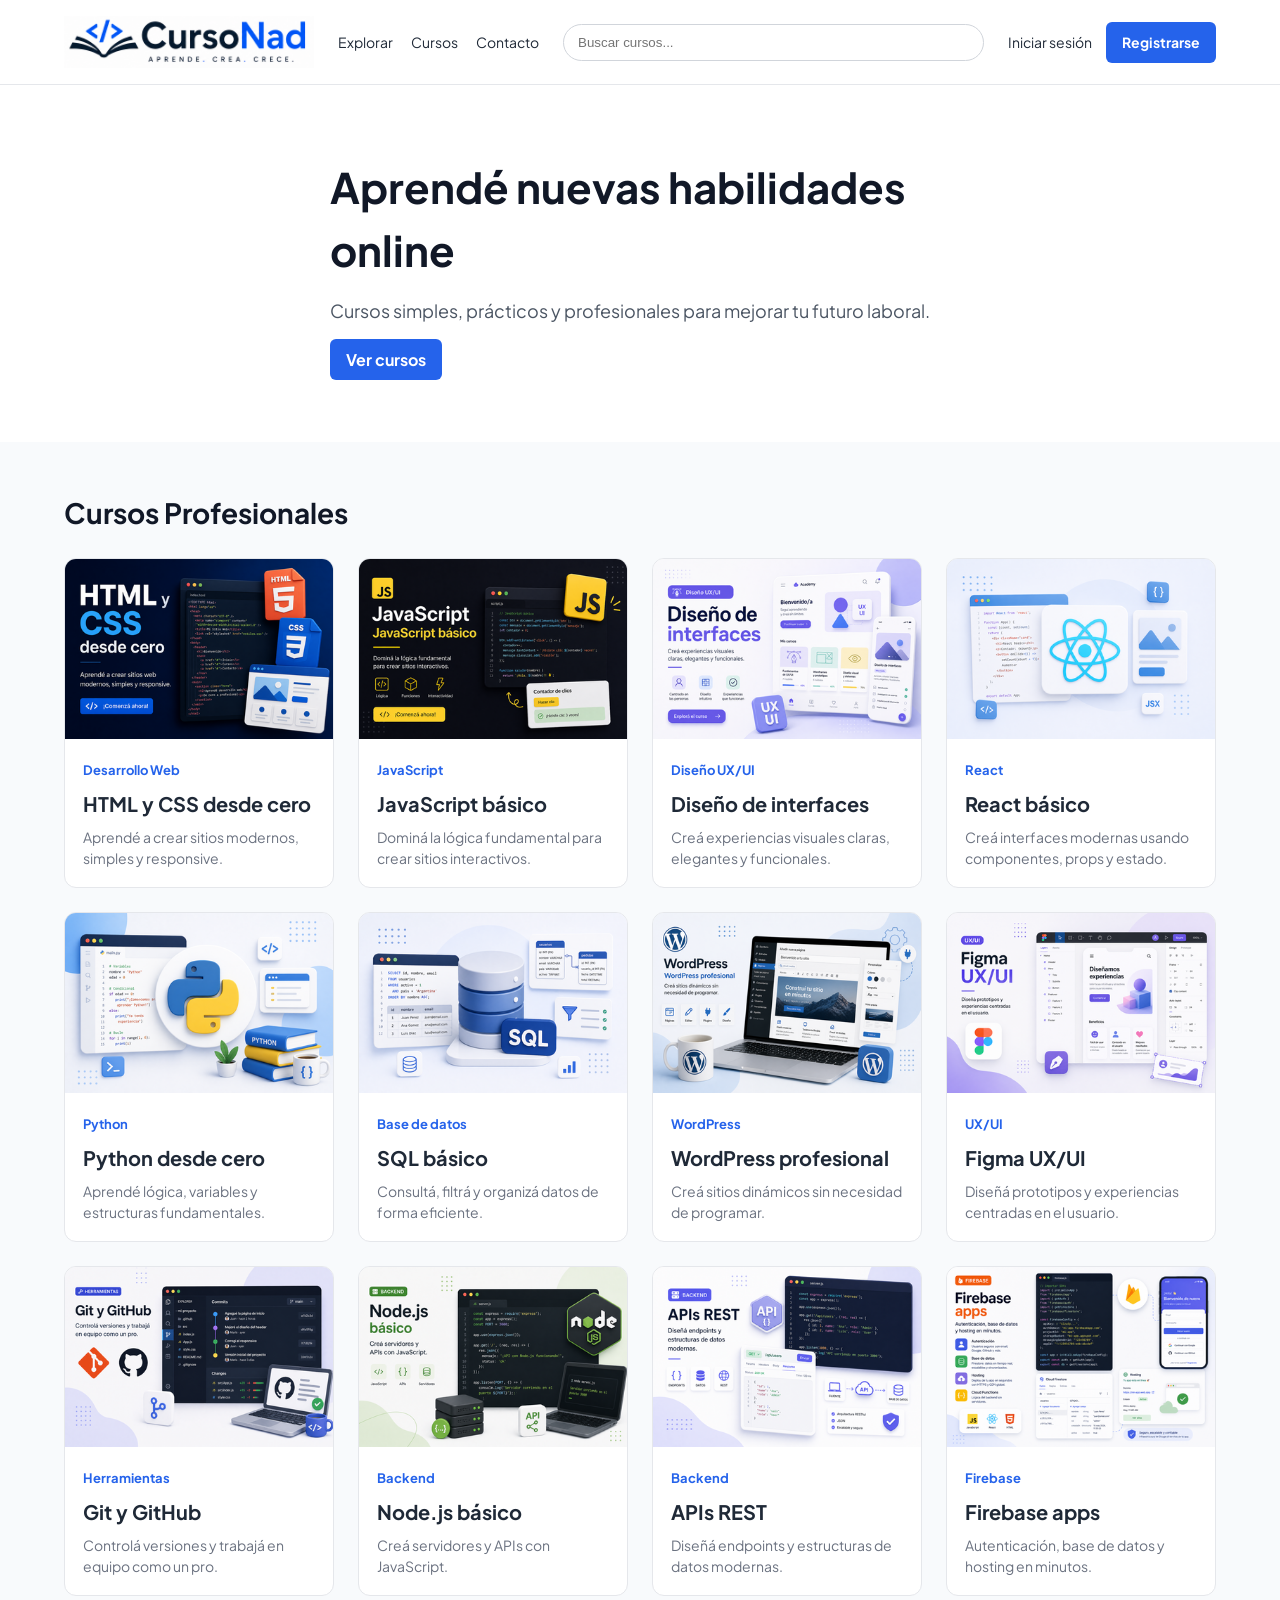
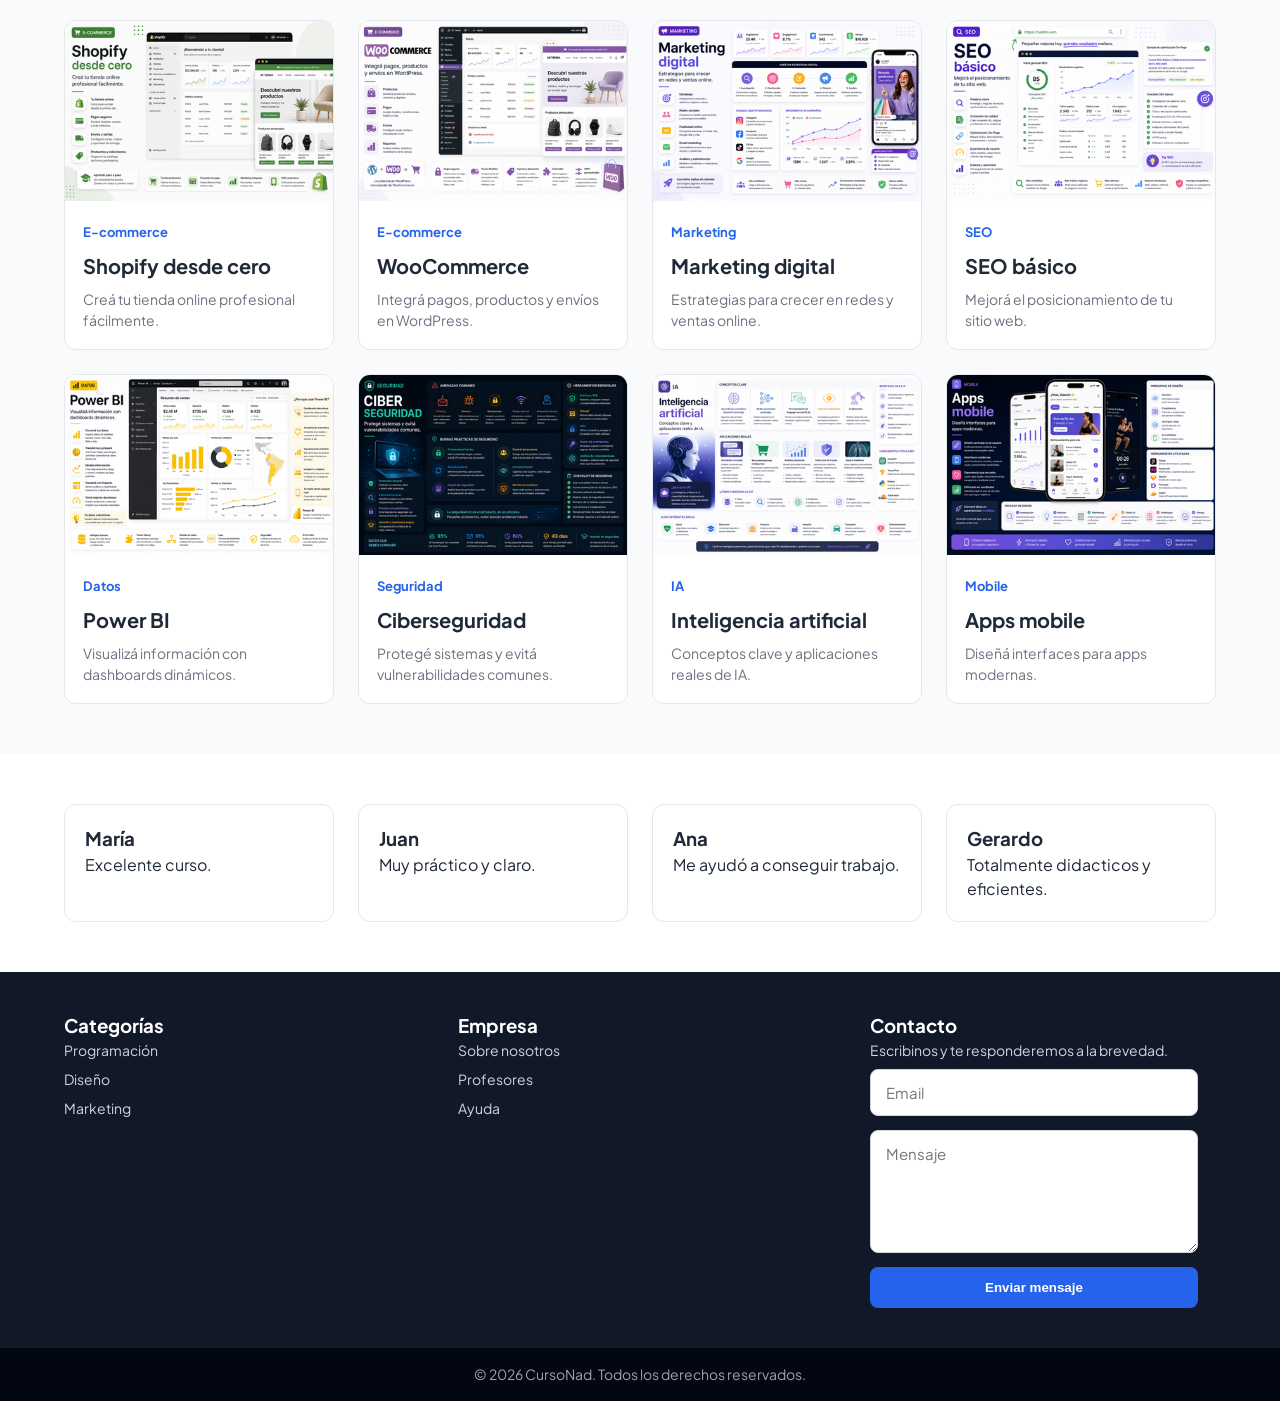
==== index.html @ 969c6630 "Subida inicial" ====
<!DOCTYPE html>
<html lang="es">
<head>
  <meta charset="UTF-8" />
  <meta name="viewport" content="width=device-width, initial-scale=1.0" />
  <link rel="stylesheet" href="style.css">
  <title>CursoNad</title>
</head>
<body>
<!-- SECTION HEADER --------------------------------------------------->
<!-- SECTION HEADER --------------------------------------------------->
<!-- SECTION HEADER --------------------------------------------------->
  <header class="menu">
    <div class="container menu-content">
<!-- LOGO --------------------------------------------------->
      <a href="#" class="logo">
        <img src="img/logo.png" alt="Logo CursoNad">
      </a>
<!-- MENU BIG ----------------------------------------------->
      <nav class="nav">
        <ul>
          <li><a href="#">Explorar</a></li>
          <li><a href="#cursoscards">Cursos</a></li>
          <li><a href="#contacto">Contacto</a></li>
        </ul>
      </nav>
<!-- BUSCADOR  ---------------------------------------------->
      <div class="search">
        <input type="text" placeholder="Buscar cursos..." />
      </div>
<!-- MENU LOG  ---------------------------------------------->
      <div class="login-menu">
        <a href="#">Iniciar sesión</a>
        <a href="#" class="btn">Registrarse</a>
    </div>
  </header>
<!-- SECTION MAIN  ---------------------------------------------------->
<!-- SECTION MAIN  ---------------------------------------------------->
<!-- SECTION MAIN  ---------------------------------------------------->
  <main>
  
<!-- SECTION HERO ------------------------------------------->
    <section class="hero">
      <div class="container hero-content">
        <h1>Aprendé nuevas habilidades online</h1>
        <p>
          Cursos simples, prácticos y profesionales para mejorar tu futuro laboral.
        </p>
        <a class="btn">Ver cursos</a>
      </div>
    </section>

<!-- SECTION PRODUCTS ---------------------------------------->
    <section class="products">
      <div class="container">

        <div class="section-title" id="cursoscards">
          <h2>Cursos Profesionales</h2>
        </div>

<!-- SECTION CARDS ------------------------------------------->
        <div class="cards">

<!-- ARTICLE CARD ------------------------------------------->
          <article class="card">
            <div class="card-img card-img-html"></div>
            <div class="card-body">
              <span>Desarrollo Web</span>
              <h3>HTML y CSS desde cero</h3>
              <p>Aprendé a crear sitios modernos, simples y responsive.</p>
            </div>
          </article>
<!-- ARTICLE CARD ------------------------------------------->
          <article class="card">
            <div class="card-img card-img-js"></div>
            <div class="card-body">
              <span>JavaScript</span>
              <h3>JavaScript básico</h3>
              <p>Dominá la lógica fundamental para crear sitios interactivos.</p>
            </div>
          </article>
<!-- ARTICLE CARD ------------------------------------------->
          <article class="card">
            <div class="card-img card-img-ux"></div>
            <div class="card-body">
              <span>Diseño UX/UI</span>
              <h3>Diseño de interfaces</h3>
              <p>Creá experiencias visuales claras, elegantes y funcionales.</p>
            </div>
          </article>
<!-- ARTICLE CARD ------------------------------------------->
          <article class="card">
            <div class="card-img card-img-react"></div>
            <div class="card-body">
              <span>React</span>
              <h3>React básico</h3>
              <p>Creá interfaces modernas usando componentes, props y estado.</p>
            </div>
          </article>
<!-- ARTICLE CARD ------------------------------------------->
          <article class="card">
            <div class="card-img card-img-python"></div>
            <div class="card-body">
              <span>Python</span>
              <h3>Python desde cero</h3>
              <p>Aprendé lógica, variables y estructuras fundamentales.</p>
            </div>
          </article>
<!-- ARTICLE CARD ------------------------------------------->
          <article class="card">
            <div class="card-img card-img-sql"></div>
            <div class="card-body">
              <span>Base de datos</span>
              <h3>SQL básico</h3>
              <p>Consultá, filtrá y organizá datos de forma eficiente.</p>
            </div>
          </article>
<!-- ARTICLE CARD ------------------------------------------->
          <article class="card">
            <div class="card-img card-img-wordpress"></div>
            <div class="card-body">
              <span>WordPress</span>
              <h3>WordPress profesional</h3>
              <p>Creá sitios dinámicos sin necesidad de programar.</p>
            </div>
          </article>
<!-- ARTICLE CARD ------------------------------------------->
          <article class="card">
            <div class="card-img card-img-figma"></div>
            <div class="card-body">
              <span>UX/UI</span>
              <h3>Figma UX/UI</h3>
              <p>Diseñá prototipos y experiencias centradas en el usuario.</p>
            </div>
          </article>
<!-- ARTICLE CARD ------------------------------------------->
          <article class="card">
            <div class="card-img card-img-git"></div>
            <div class="card-body">
              <span>Herramientas</span>
              <h3>Git y GitHub</h3>
              <p>Controlá versiones y trabajá en equipo como un pro.</p>
            </div>
          </article>
<!-- ARTICLE CARD ------------------------------------------->
          <article class="card">
            <div class="card-img card-img-node"></div>
            <div class="card-body">
              <span>Backend</span>
              <h3>Node.js básico</h3>
              <p>Creá servidores y APIs con JavaScript.</p>
            </div>
          </article>
<!-- ARTICLE CARD ------------------------------------------->
          <article class="card">
            <div class="card-img card-img-api"></div>
            <div class="card-body">
              <span>Backend</span>
              <h3>APIs REST</h3>
              <p>Diseñá endpoints y estructuras de datos modernas.</p>
            </div>
          </article>
<!-- ARTICLE CARD ------------------------------------------->
          <article class="card">
            <div class="card-img card-img-firebase"></div>
            <div class="card-body">
              <span>Firebase</span>
              <h3>Firebase apps</h3>
              <p>Autenticación, base de datos y hosting en minutos.</p>
            </div>
          </article>
<!-- ARTICLE CARD ------------------------------------------->
          <article class="card">
            <div class="card-img card-img-shopify"></div>
            <div class="card-body">
              <span>E-commerce</span>
              <h3>Shopify desde cero</h3>
              <p>Creá tu tienda online profesional fácilmente.</p>
            </div>
          </article>
<!-- ARTICLE CARD ------------------------------------------->
          <article class="card">
            <div class="card-img card-img-woo"></div>
            <div class="card-body">
              <span>E-commerce</span>
              <h3>WooCommerce</h3>
              <p>Integrá pagos, productos y envíos en WordPress.</p>
            </div>
          </article>
<!-- ARTICLE CARD ------------------------------------------->
          <article class="card">
            <div class="card-img card-img-marketing"></div>
            <div class="card-body">
              <span>Marketing</span>
              <h3>Marketing digital</h3>
              <p>Estrategias para crecer en redes y ventas online.</p>
            </div>
          </article>
<!-- ARTICLE CARD ------------------------------------------->
          <article class="card">
            <div class="card-img card-img-seo"></div>
            <div class="card-body">
              <span>SEO</span>
              <h3>SEO básico</h3>
              <p>Mejorá el posicionamiento de tu sitio web.</p>
            </div>
          </article>

<!-- ARTICLE CARD ------------------------------------------->
          <article class="card">
            <div class="card-img card-img-powerbi"></div>
            <div class="card-body">
              <span>Datos</span>
              <h3>Power BI</h3>
              <p>Visualizá información con dashboards dinámicos.</p>
            </div>
          </article>
<!-- ARTICLE CARD ------------------------------------------->
          <article class="card">
            <div class="card-img card-img-security"></div>
            <div class="card-body">
              <span>Seguridad</span>
              <h3>Ciberseguridad</h3>
              <p>Protegé sistemas y evitá vulnerabilidades comunes.</p>
            </div>
          </article>
<!-- ARTICLE CARD ------------------------------------------->
          <article class="card">
            <div class="card-img card-img-ai"></div>
            <div class="card-body">
              <span>IA</span>
              <h3>Inteligencia artificial</h3>
              <p>Conceptos clave y aplicaciones reales de IA.</p>
            </div>
          </article>
<!-- ARTICLE CARD ------------------------------------------->
          <article class="card">
            <div class="card-img card-img-mobile"></div>
            <div class="card-body">
              <span>Mobile</span>
              <h3>Apps mobile</h3>
              <p>Diseñá interfaces para apps modernas.</p>
            </div>
          </article>
        </div>
      </div>
    </section>

<!-- SECTION REVIEWS ----------------------------------------->
    <section class="reviews-section">
      <div class="reviews container">
<!-- ARTICLE REVIEW ------------------------------------------->
        <article class="review">
          <h3>María</h3>
          <p>Excelente curso.</p>
        </article>
<!-- ARTICLE REVIEW ------------------------------------------->
        <article class="review">
          <h3>Juan</h3>
          <p>Muy práctico y claro.</p>
        </article>
<!-- ARTICLE REVIEW ------------------------------------------->
        <article class="review">
          <h3>Ana</h3>
          <p>Me ayudó a conseguir trabajo.</p>
        </article>
<!-- ARTICLE REVIEW ------------------------------------------->
        <article class="review">
          <h3>Gerardo</h3>
          <p>Totalmente didacticos y eficientes.</p>
        </article>
      </div>
    </section>
  
  </main>
  <!-- SECTION FOOTER---------------------------------------------------->
  <!-- SECTION FOOTER---------------------------------------------------->
  <!-- SECTION FOOTER---------------------------------------------------->
  <footer>
    <section class="footer-info">
      <div class="container footer-grid">

        <div class="footer-categoria" >
          <h3>Categorías</h3>
          <a href="#">Programación</a>
          <a href="#">Diseño</a>
          <a href="#">Marketing</a>
        </div>

        <div class="footer-empresa" >
          <h3>Empresa</h3>
          <a href="#">Sobre nosotros</a>
          <a href="#">Profesores</a>
          <a href="#">Ayuda</a>
        </div>

        <div class="container contact-content"  id="contacto">
          <h3>Contacto</h3>
          <p>Escribinos y te responderemos a la brevedad.</p>

          <form class="contact-form" action="https://formspree.io/f/xjglpzze"  method="POST">
            <input type="email" name="email" placeholder="Email" required>
            <textarea name="message" placeholder="Mensaje" rows="5" required></textarea>
            <button type="submit">Enviar mensaje</button>
          </form>
        </div>

      </div>
    </section>
    <!-- SECTION FOOTER FINAL -->  
    <section class="footer-final">
      © 2026 CursoNad. Todos los derechos reservados.
    </section>
  </footer>
</body>
</html>
---- style.css ----
/*-----------------------------------------------------------------------------*/
/* GENERAL---------------------------------------------------------------------*/
/*-----------------------------------------------------------------------------*/
@import url('https://fonts.googleapis.com/css2?family=Plus+Jakarta+Sans:ital,wght@0,200..800;1,200..800&family=Roboto:ital,wght@0,100..900;1,100..900&display=swap');

* {
      box-sizing: border-box;
      margin: 0;
      padding: 0;
    }

    body {
      font-family: 'Plus Jakarta Sans', sans-serif;
      color: #1f2937;
      background: #f8fafc;
      line-height: 1.5;
    }

    a {
      text-decoration: none;
      color: inherit;
    }

    .container {
      width: 90%;
      max-width: 1180px;
      margin: auto;
    }

/*-----------------------------------------------------------------------------*/
/* MENU   ---------------------------------------------------------------------*/
/*-----------------------------------------------------------------------------*/
    .menu {
      background: white;
      border-bottom: 1px solid #e5e7eb;
      padding: 16px 0;
    }

    .menu-content {
      display: flex;
      align-items: center;
      gap: 24px;
    }

    .logo {
      display: flex;
      align-items: center;
      gap: 8px;
    }

    .logo img {
      width: 250px;
    }

    .nav ul {
      display: flex;
      gap: 18px;
      font-size: 14px;
      list-style: none;
    }

    .search {
      flex: 1;
    }

    .search input {
      width: 100%;
      padding: 10px 14px;
      border: 1px solid #d1d5db;
      border-radius: 999px;
      outline: none;
    }

    .login-menu {
      display: flex;
      gap: 14px;
      font-size: 14px;
      align-items: baseline;
    }

    .btn {
      background: #2563eb;
      color: white;
      padding: 10px 16px;
      border-radius: 6px;
      font-weight: bold;
    }

/*-----------------------------------------------------------------------------*/
/* HERO   ---------------------------------------------------------------------*/
/*-----------------------------------------------------------------------------*/
    .hero {
      background: white;
      padding: 70px 0;
    }

    .hero-content {
      max-width: 620px;
    }

    .hero h1 {
      font-size: 42px;
      margin-bottom: 16px;
      color: #111827;
    }

    .hero p {
      font-size: 18px;
      color: #4b5563;
      margin-bottom: 24px;
    }

/*-----------------------------------------------------------------------------*/
/* PRODUCTS / Cursos ----------------------------------------------------------*/
/*-----------------------------------------------------------------------------*/

    .products {
      padding: 50px 0;
    }

    .section-title {
      margin-bottom: 24px;
    }

    .section-title h2 {
      font-size: 28px;
      color: #111827;
    }

    /*CARDS  flex-wrap: wrap; automáticamente baja de fila */
    .cards {
      display: flex;
      flex-wrap: wrap;
      gap: 24px;
    }

    /* flex: 1 1 320px;  mínimo 250px / si sobra espacio crece*/ 
    .card {
      flex: 1 1 250px; 
      background: white;
      border: 1px solid #e5e7eb;
      border-radius: 12px;
      overflow: hidden;
      transition: 0.2s;
    }

    .card:hover {
      transform: translateY(-4px);
      box-shadow: 0 10px 25px rgba(0, 0, 0, 0.08);
    }

    .card-img {
      height: 180px;
      background-size: cover;

    }

    .card-img-html {background-image: url('img/html.png');}
    .card-img-js {background-image: url('img/js.png');}
    .card-img-ux {background-image: url('img/ux.png');}
    .card-img-react { background-image: url('img/react-basico.png'); }
    .card-img-python { background-image: url('img/python.png'); }
    .card-img-sql { background-image: url('img/sql.png'); }
    .card-img-wordpress { background-image: url('img/wordpress.png'); }
    .card-img-figma { background-image: url('img/figma.png'); }
    .card-img-git { background-image: url('img/git.png'); }
    .card-img-node { background-image: url('img/node.png'); }
    .card-img-api { background-image: url('img/api.png'); }
    .card-img-firebase { background-image: url('img/firebase.png'); }
    .card-img-shopify { background-image: url('img/shopify.png'); }
    .card-img-woo { background-image: url('img/woocommerce.png'); }
    .card-img-marketing { background-image: url('img/marketing.png'); }
    .card-img-seo { background-image: url('img/seo.png'); }
    .card-img-powerbi { background-image: url('img/powerbi.png'); }
    .card-img-security { background-image: url('img/security.png'); }
    .card-img-ai { background-image: url('img/ai.png'); }
    .card-img-mobile { background-image: url('img/mobile.png'); }

    .card-body {
      padding: 18px;
    }

    .card-body span {
      font-size: 13px;
      color: #2563eb;
      font-weight: bold;
    }

    .card-body h3 {
      margin: 8px 0;
      font-size: 20px;
    }

    .card-body p {
      color: #6b7280;
      font-size: 14px;
    }

/*-----------------------------------------------------------------------------*/
/* Reseñas       --------------------------------------------------------------*/
/*-----------------------------------------------------------------------------*/

.reviews-section {
  background: white;
  padding: 50px 0;
}

.reviews {
  display: grid;
  grid-template-columns: repeat(auto-fit, minmax(250px, 1fr));
  gap: 24px;
}

.review {
  background: white;
  padding: 20px;
  border-radius: 12px;
  border: 1px solid #e5e7eb;
}

/*-----------------------------------------------------------------------------*/
/* Contacto      --------------------------------------------------------------*/
/*-----------------------------------------------------------------------------*/
.contact {
  background: #ffffff;
  padding: 60px 0;
}

.contact-content {
  max-width: 650px;
  text-align: left;
}

.contact h2 {
  font-size: 30px;
  margin-bottom: 10px;
  color: #111827;
}

.contact p {
  color: #6b7280;
  margin-bottom: 28px;
}

.contact-form {
  display: grid;
  gap: 14px;
}

.contact-form input,
.contact-form textarea {
  width: 100%;
  padding: 13px 15px;
  border: 1px solid #d1d5db;
  border-radius: 8px;
  font-family: inherit;
  font-size: 15px;
  outline: none;
}

.contact-form input:focus,
.contact-form textarea:focus {
  border-color: #2563eb;
}

.contact-form button {
  border: none;
  background: #2563eb;
  color: white;
  padding: 13px 18px;
  border-radius: 8px;
  font-weight: bold;
  cursor: pointer;
}

.contact-form button:hover {
  background: #1d4ed8;
}
/*-----------------------------------------------------------------------------*/
/* Footer        --------------------------------------------------------------*/
/*-----------------------------------------------------------------------------*/
    .footer-info {
      background: #111827;
      color: white;
      padding: 40px 0;
    }

    .footer-grid {
      display: grid;
      grid-template-columns: repeat(3, 1fr);
      gap: 30px;
    }

    .footer-grid h4 {
      margin-bottom: 12px;
    }

    .footer-grid p,
    .footer-grid a {
      display: block;
      color: #d1d5db;
      font-size: 14px;
      margin-bottom: 8px;
    }

    .footer-final {
      background: #030712;
      color: #9ca3af;
      text-align: center;
      padding: 16px;
      font-size: 14px;
    }

/*-----------------------------------------------------------------------------*/
/* Responsivo    --------------------------------------------------------------*/
/*-----------------------------------------------------------------------------*/

    @media (max-width: 768px) {
      .menu-content {
        flex-direction: column;
        align-items: stretch;
      }

      .nav ul,
      .login-menu {
        justify-content: center;
      }


      .footer-grid {
        grid-template-columns: 1fr;

      }

      .hero h1 {
        font-size: 32px;
      }

      .contact-content {
        text-align: center;
      }

      .footer-empresa, .footer-categoria {
        display: none;
      }

    }
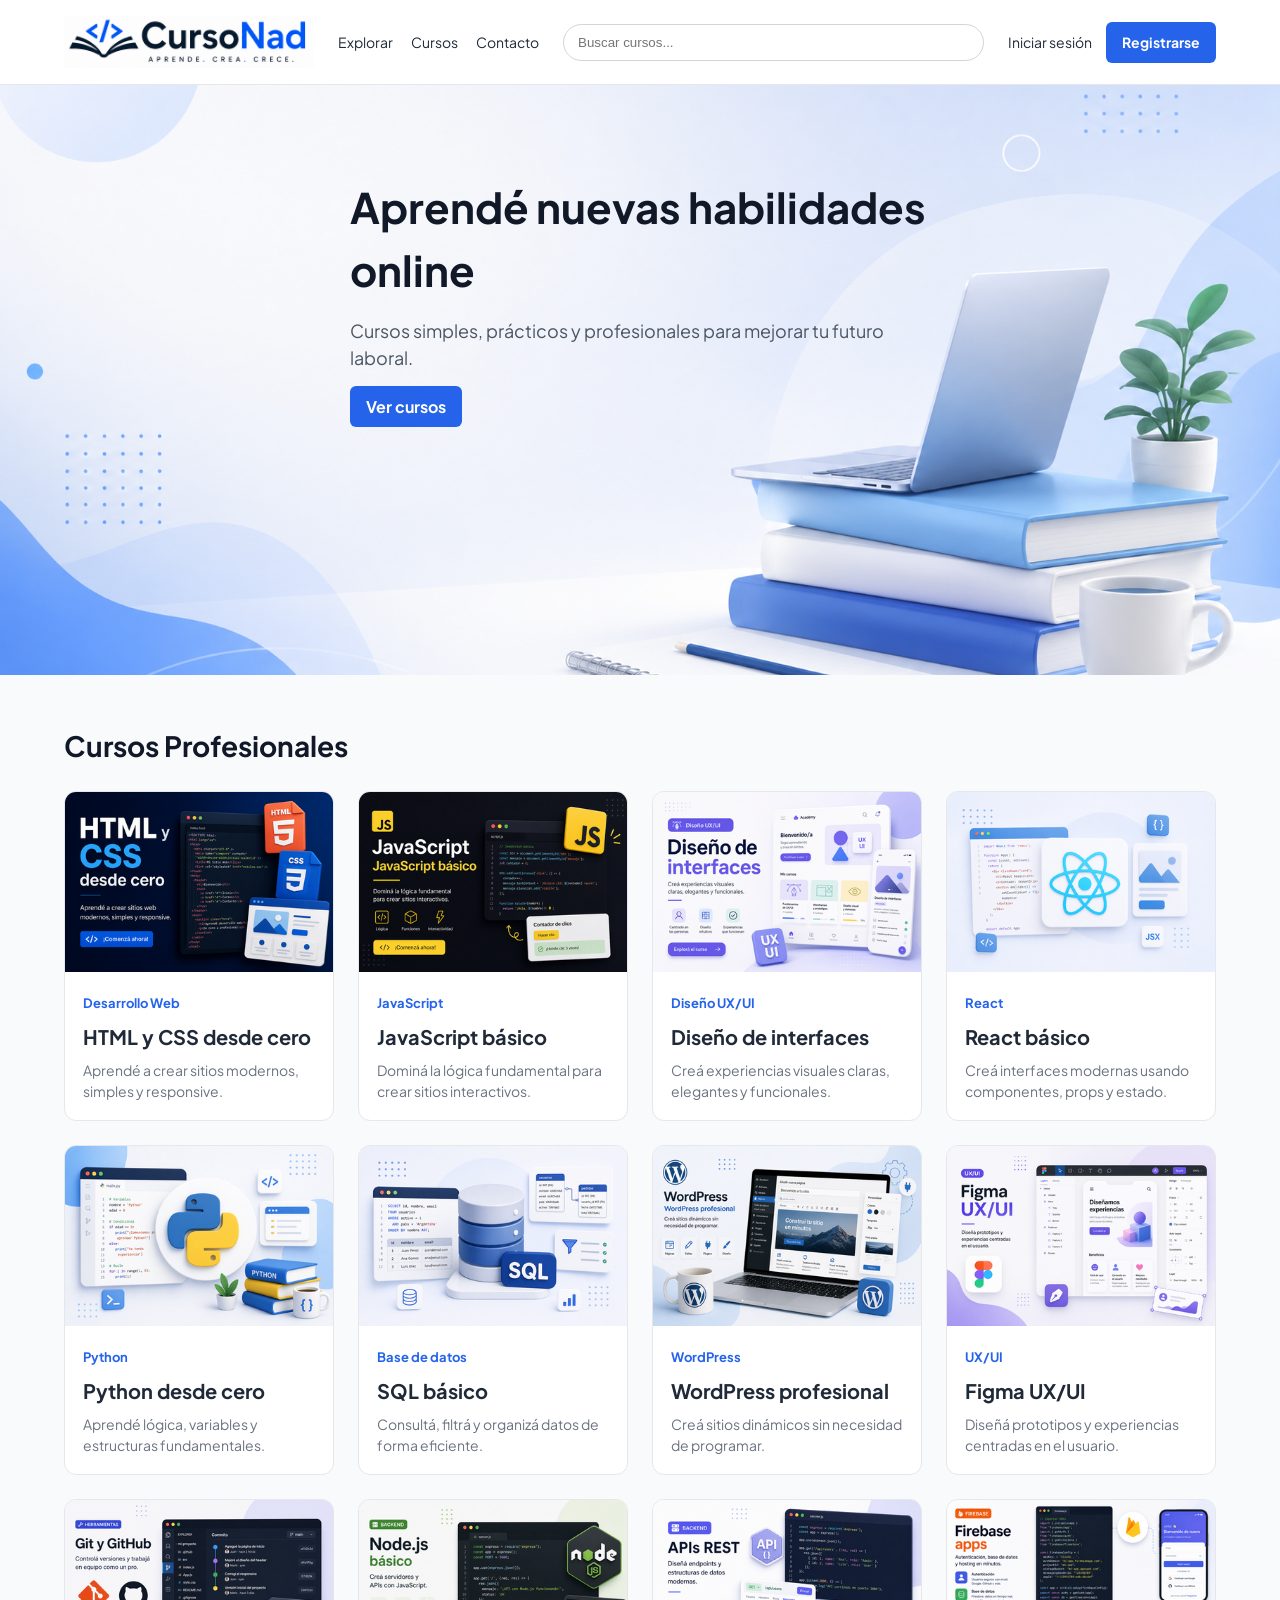
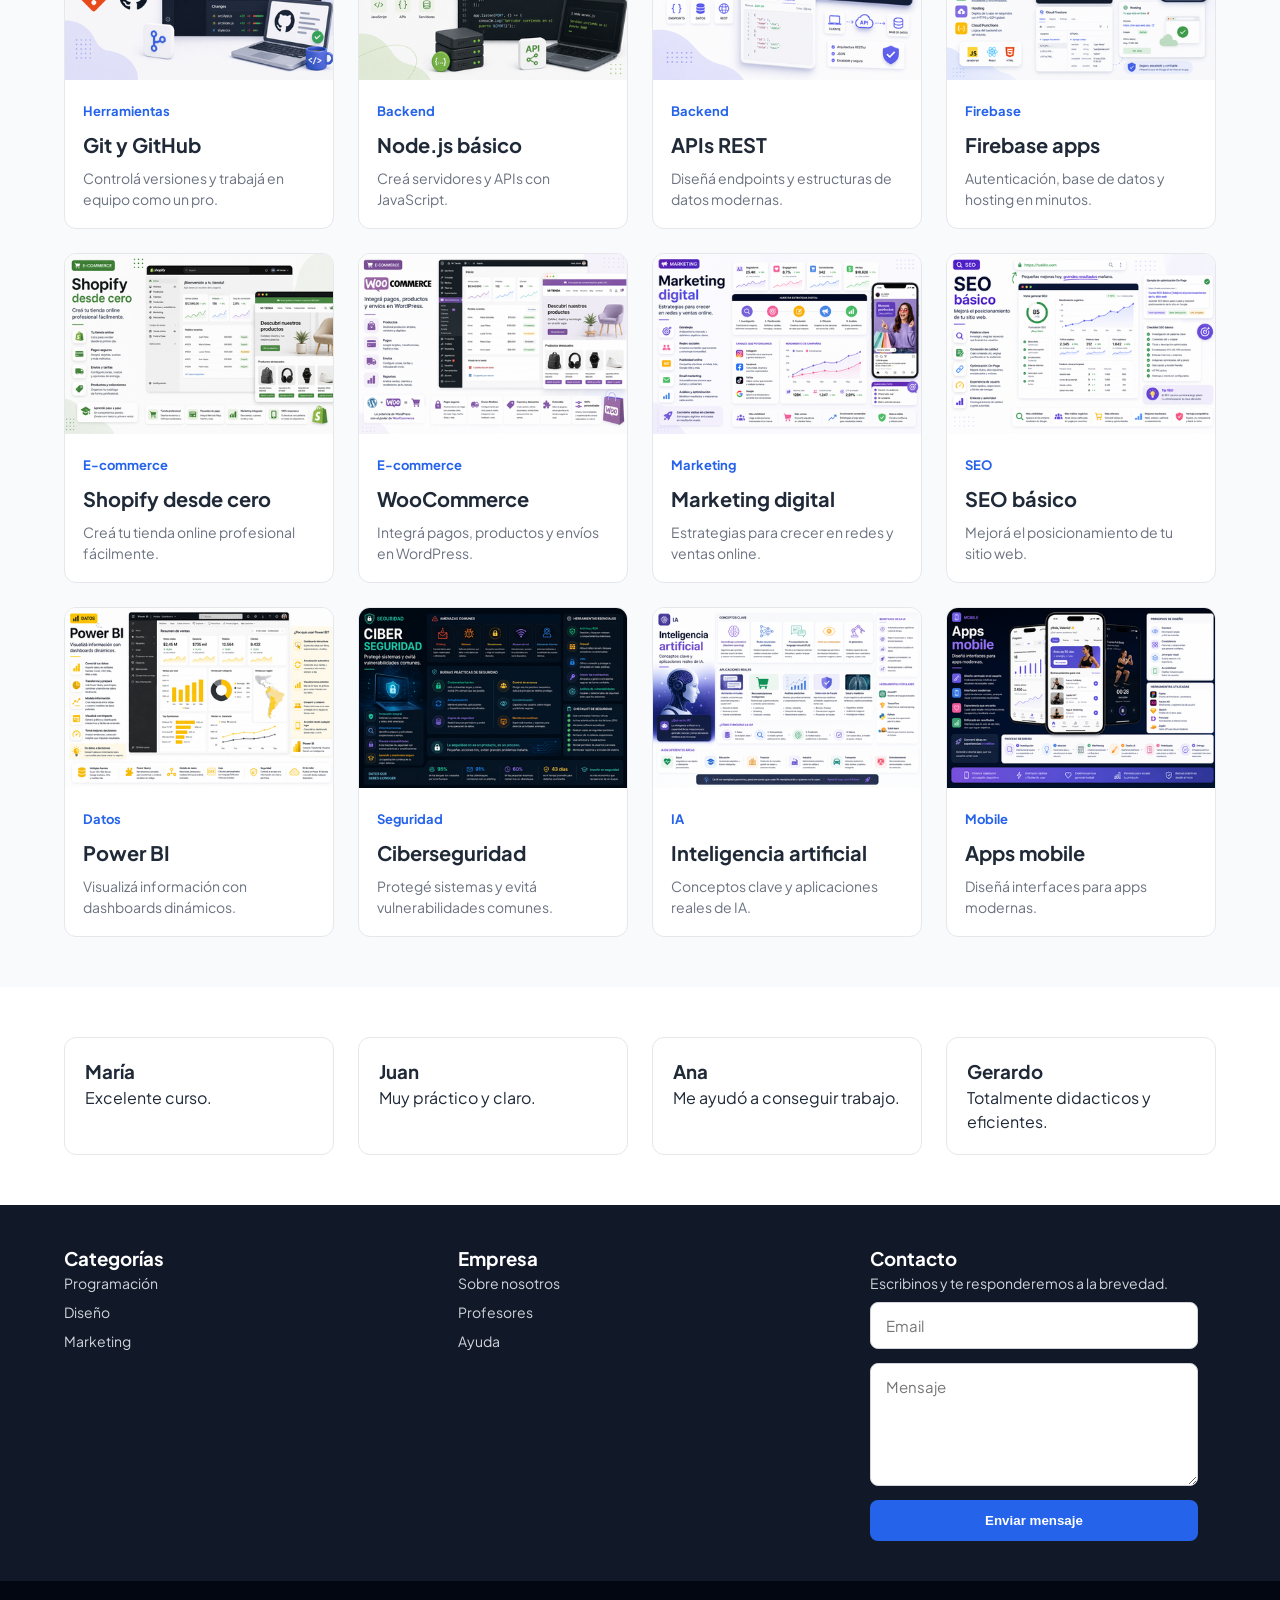
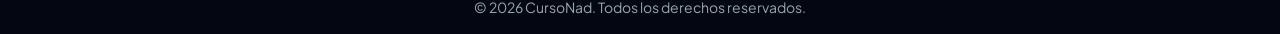
==== commit 1b2d0328: "Actualizo favicon, fondo y detalles test" ====
--- a/index.html
+++ b/index.html
@@ -5,6 +5,8 @@
   <meta name="viewport" content="width=device-width, initial-scale=1.0" />
   <link rel="stylesheet" href="style.css">
   <title>CursoNad</title>
+<!-- Agregado 17/05 12hs --------------------------------------------------->
+  <link rel="icon" href="img/favicon.png" type="image/png">
 </head>
 <body>
 <!-- SECTION HEADER --------------------------------------------------->
@@ -46,7 +48,7 @@
         <p>
           Cursos simples, prácticos y profesionales para mejorar tu futuro laboral.
         </p>
-        <a class="btn">Ver cursos</a>
+        <a class="btn" href="#cursoscards">Ver cursos</a>
       </div>
     </section>
 
--- a/style.css
+++ b/style.css
@@ -25,6 +25,10 @@
       width: 90%;
       max-width: 1180px;
       margin: auto;
+    }
+      /*Agregado 17/05 12hs*/
+    html {
+      scroll-behavior: smooth;
     }
 
 /*-----------------------------------------------------------------------------*/
@@ -92,10 +96,20 @@
     .hero {
       background: white;
       padding: 70px 0;
+
+      /*Agregado 17/05 12hs*/
+      background-image: url('img/fondo.png');
+      background-size: cover;
+      background-position: center;
     }
 
     .hero-content {
       max-width: 620px;
+
+      padding: 20px;
+      height: 50vh;
+      border-radius: 20px;
+
     }
 
     .hero h1 {
@@ -343,5 +357,17 @@
       .footer-empresa, .footer-categoria {
         display: none;
       }
+      
+    .logo  {
+    justify-content: center;      /*Agregado 17/05 12hs*/
+      } 
+    
+    .hero {
+      background-position: left;   /*Agregado 17/05 12hs*/
+    }
+    .hero-content {
+      height: 30vh;               /*Agregado 17/05 12hs*/
+      text-align: center;         /*Agregado 17/05 12hs*/
+    }
 
     }
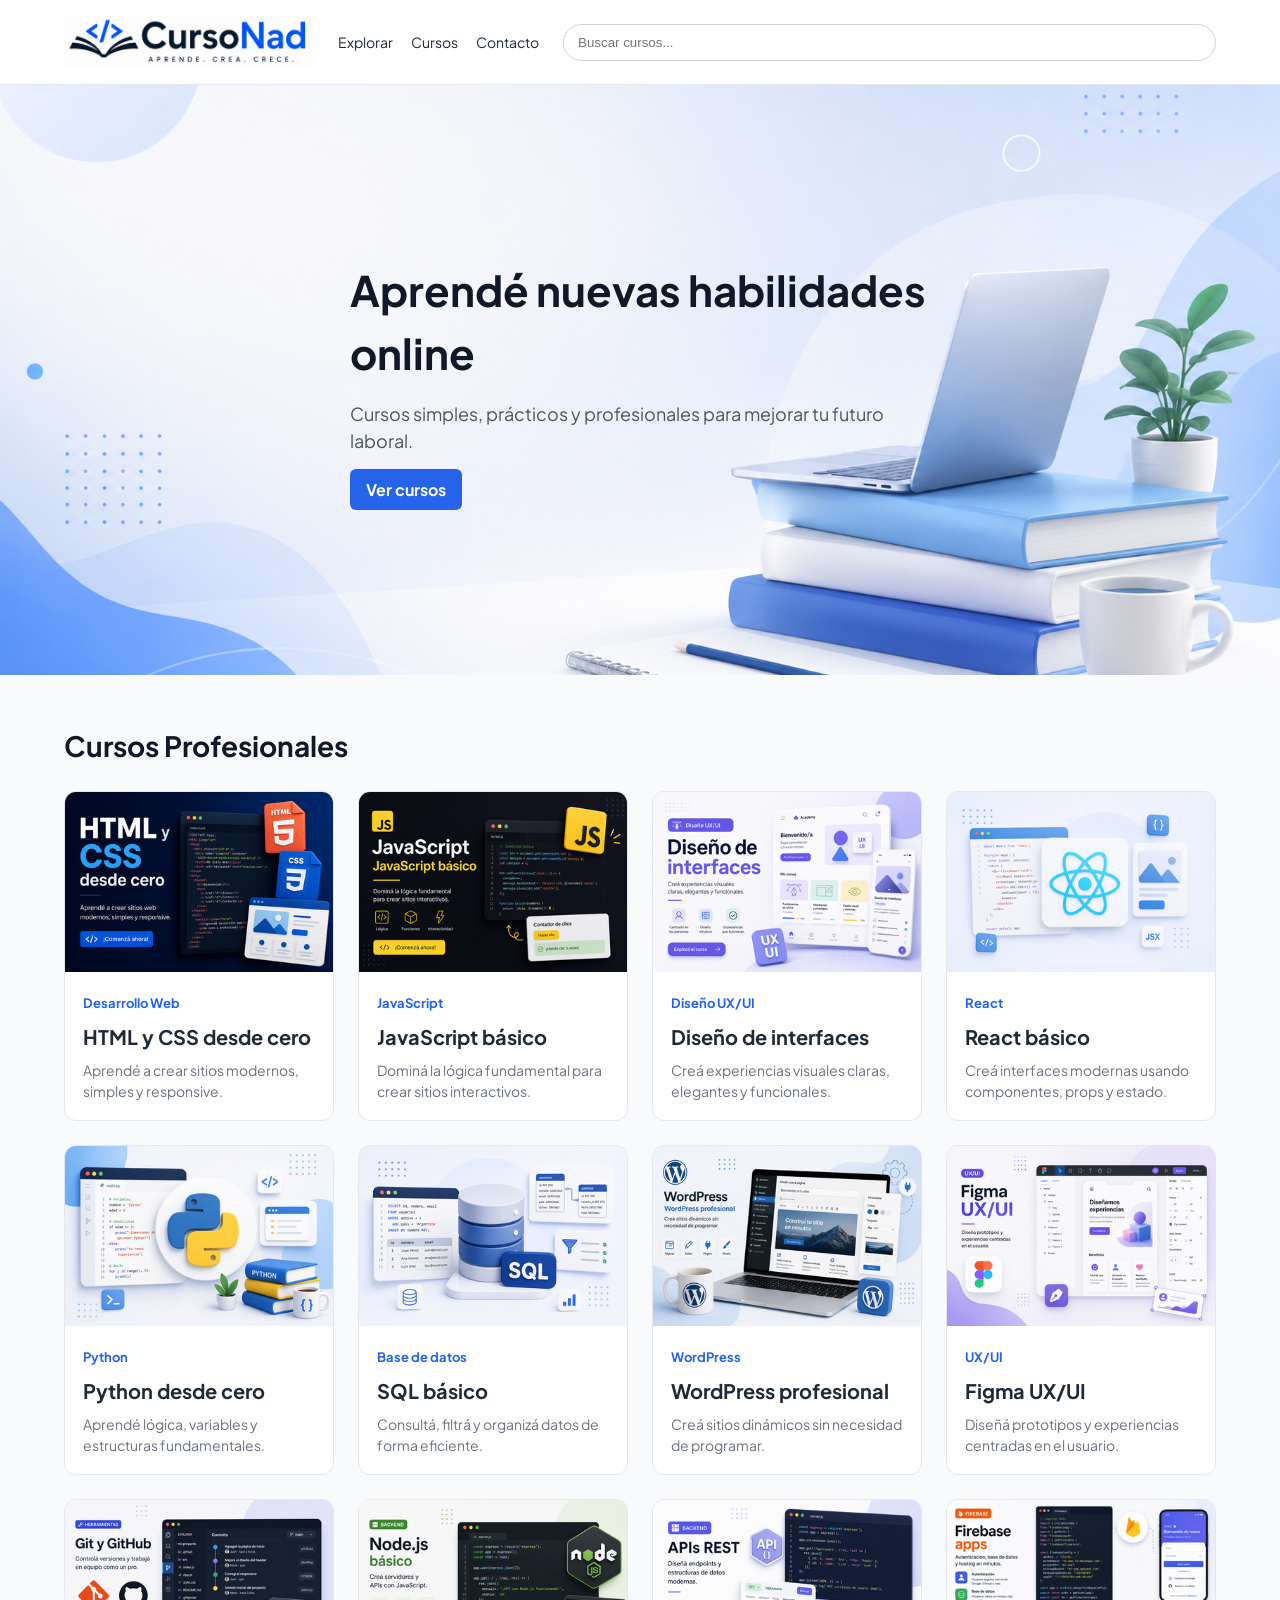
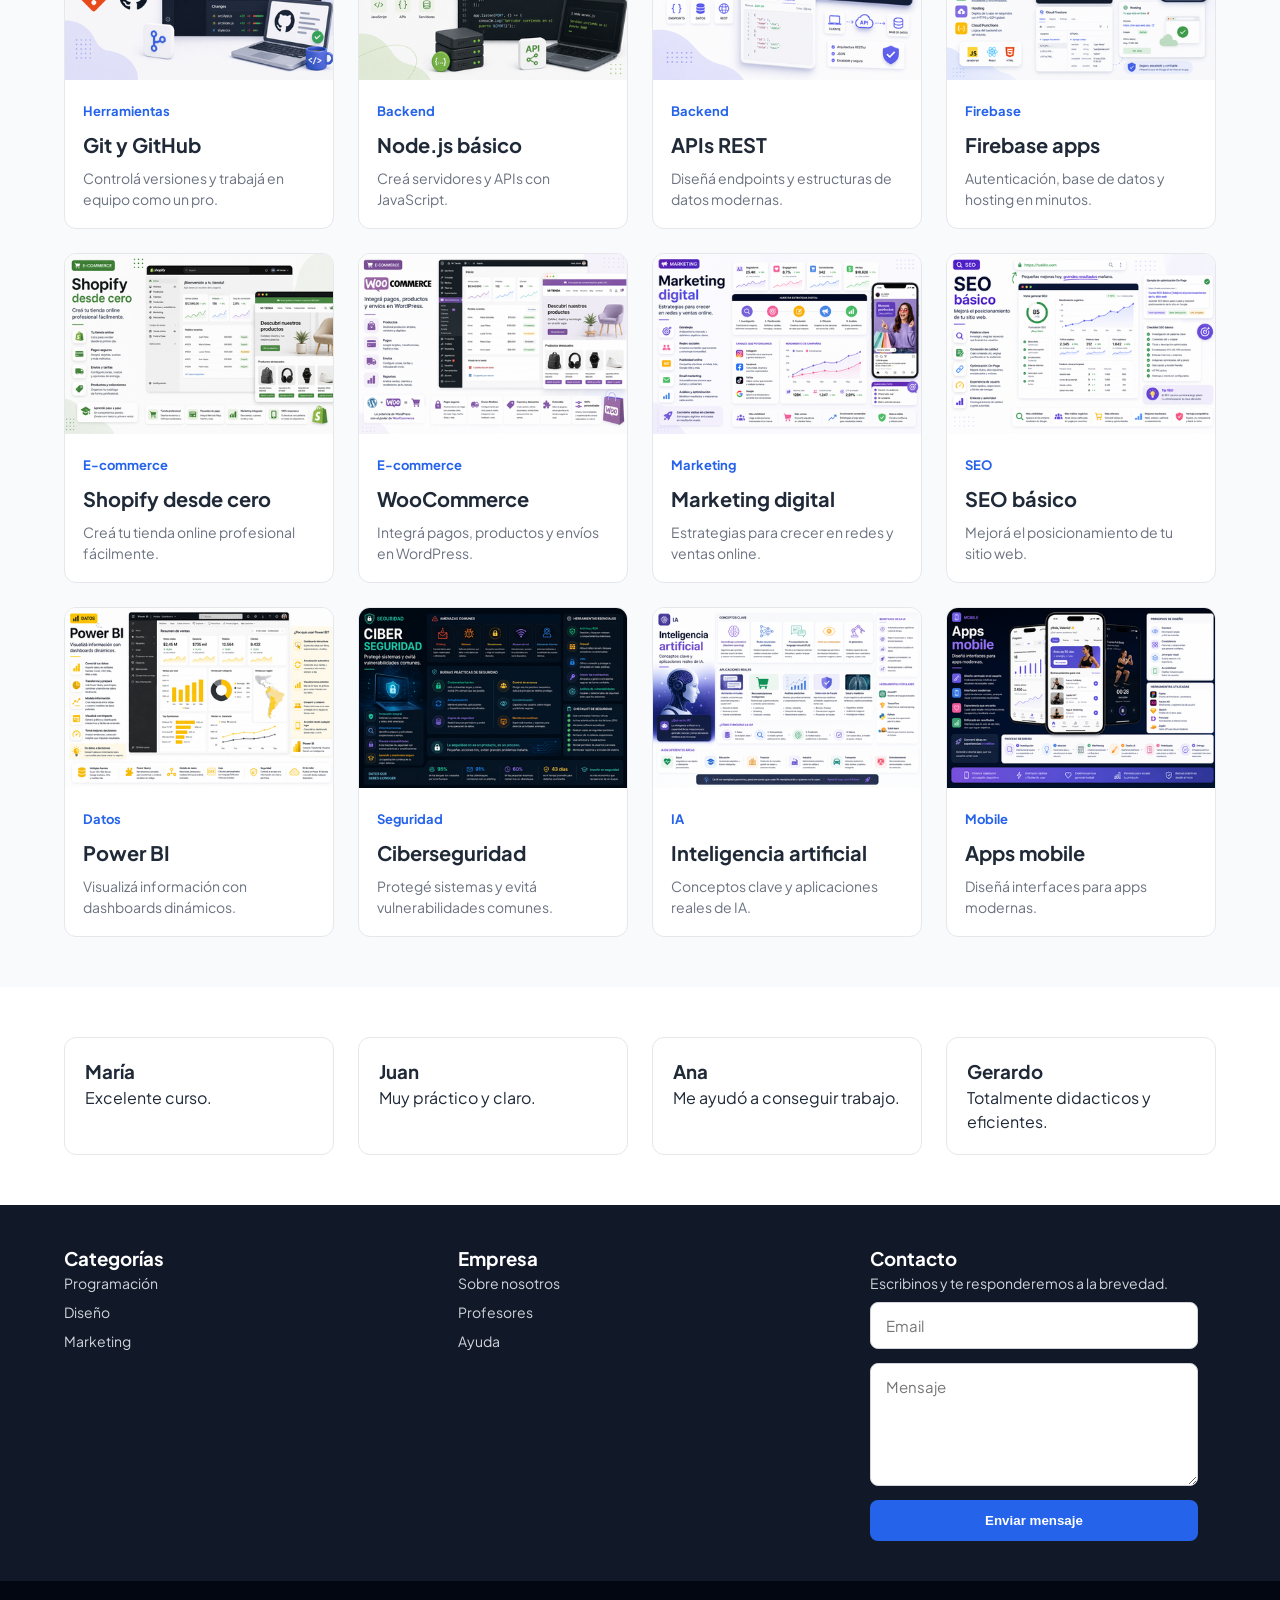
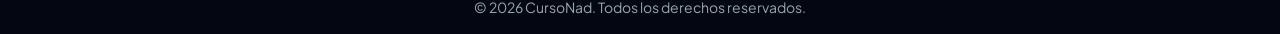
==== commit 33cdaba8: "Actualización responsive tablet Actualización responsive tablet y saco menu login hasta proxima entr" ====
--- a/index.html
+++ b/index.html
@@ -30,11 +30,12 @@
       <div class="search">
         <input type="text" placeholder="Buscar cursos..." />
       </div>
-<!-- MENU LOG  ---------------------------------------------->
+<!-- MENU LOG  /*Agregado 21/05 21hs (actualizo mejora front temporal hasta nueva entrega*/
       <div class="login-menu">
         <a href="#">Iniciar sesión</a>
         <a href="#" class="btn">Registrarse</a>
-    </div>
+      </div>
+    </div>---------------------------------------------->
   </header>
 <!-- SECTION MAIN  ---------------------------------------------------->
 <!-- SECTION MAIN  ---------------------------------------------------->
--- a/style.css
+++ b/style.css
@@ -109,6 +109,8 @@
       padding: 20px;
       height: 50vh;
       border-radius: 20px;
+      /*Agregado 21/05 21hs*/
+      align-content: center;
 
     }
 
@@ -326,7 +328,7 @@
     }
 
 /*-----------------------------------------------------------------------------*/
-/* Responsivo    --------------------------------------------------------------*/
+/* Responsivo mobile ----------------------------------------------------------*/
 /*-----------------------------------------------------------------------------*/
 
     @media (max-width: 768px) {
@@ -370,4 +372,37 @@
       text-align: center;         /*Agregado 17/05 12hs*/
     }
 
+    }
+
+/*-----------------------------------------------------------------------------*/
+/* Responsivo mobile ----------------------------------------------------------*/
+/*-----------------------------------------------------------------------------*/
+/*todo tablet Agregado 21/05 21hs*/
+    @media (min-width: 768px) and (max-width: 1000px){
+    
+    .menu-content{
+    flex-wrap: wrap;
+    justify-content: center;
+    }
+
+    .search{
+      min-width: 500px;
+      margin: auto;
+    }
+
+    .card{                        
+      flex: 1 1 calc(50% - 24px);
+      max-width: calc(50% - 12px);
+    }
+
+    .reviews {                    
+      display: grid;
+      grid-template-columns: repeat(auto-fit, minmax(300px, 1fr));
+      gap: 24px;
+    }
+    
+    .hero-content {
+      height: 40vh;
+    }
+
     }
